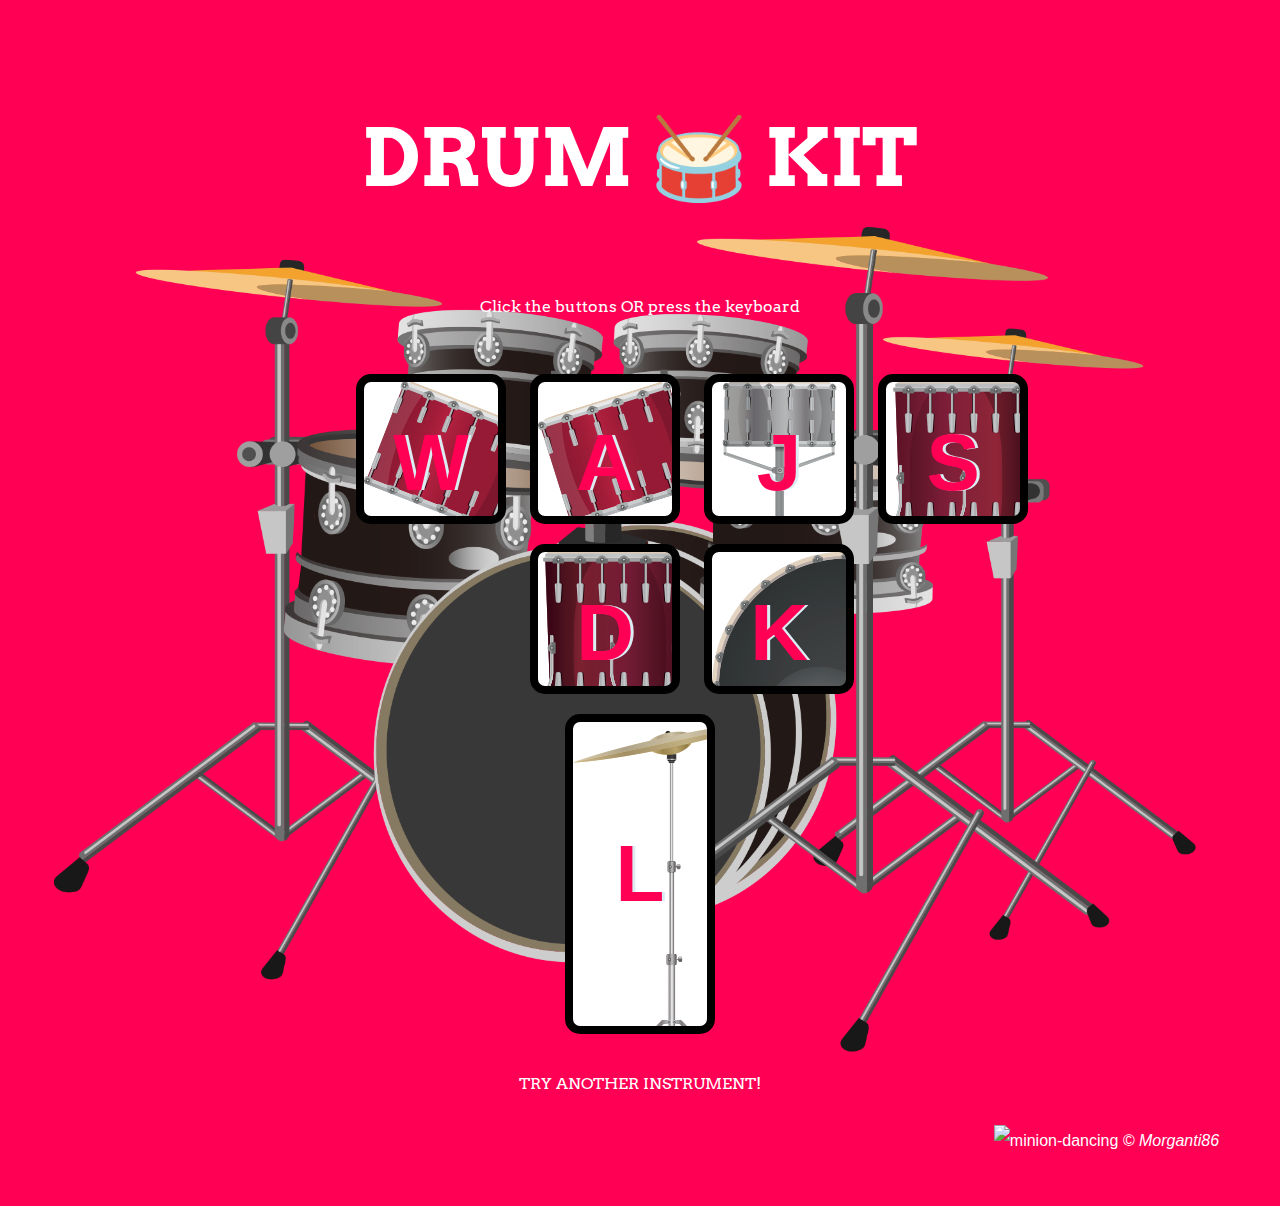
==== DrumKit/index.html @ c9dbd96c "Initial commit" ====
<!DOCTYPE html>
<html lang="en" dir="ltr">

<head>
  <meta charset="utf-8">
  <title>Drum Kit</title>
  <!--bootstrap-->
  <link href="https://cdn.jsdelivr.net/npm/bootstrap@5.2.3/dist/css/bootstrap.min.css" rel="stylesheet"
    integrity="sha384-rbsA2VBKQhggwzxH7pPCaAqO46MgnOM80zW1RWuH61DGLwZJEdK2Kadq2F9CUG65" crossorigin="anonymous">
  <!--bootstrap js -->
  <script src="https://cdn.jsdelivr.net/npm/bootstrap@5.2.3/dist/js/bootstrap.bundle.min.js"
    integrity="sha384-kenU1KFdBIe4zVF0s0G1M5b4hcpxyD9F7jL+jjXkk+Q2h455rYXK/7HAuoJl+0I4"
    crossorigin="anonymous"></script>
  <!--fuentes-->
  <link href="https://fonts.googleapis.com/css?family=Arvo" rel="stylesheet">
  <!--css-->
  <link rel="stylesheet" href="styles.css">
  <link rel="icon" href="../favicon.ico">
  
</head>

<body>

  <h1 id="title">DRUM 🥁 KIT</h1>
  <p>Click the buttons OR press the keyboard</p>
  <div class="container-fluid">
    <div class="row">
      <div class="col-9 pad">
        <button class="w drum">W</button>
        <button class="a drum">A</button>
        <button class="j drum">J</button>
        <button class="s drum">S</button>
        <button class="d drum">D</button>
        <button class="k drum">K</button>
      </div>
      <div class="col-3 d-flex">
        <button class="l drum lg">L</button>
      </div>
    </div>
  </div>
  <div class="row-12 justify-content-center">
    <a class="btn btn-dark btn-lg" href="../index.html" role="button">TRY ANOTHER INSTRUMENT!</a>
  </div>

  <script src="index.js"></script>
  <footer>
    <div class="container-fluid">
      <div>
        <img
          src="https://media.giphy.com/media/WLohQRn2Iqp9WOBPT2/giphy-downsized.gif" width="300" height="300"
          alt="minion-dancing">
        <i>© Morganti86</i>
      </div>
    </div>
  </footer>
</body>

</html>
---- DrumKit/styles.css ----
body {
  /* background-color: #5050b9; */
  background-color: #ff0055;
  background-image: url(images/drum-background.png);
  background-size: cover;
  color: white;
  font-family: 'Arvo', cursive;
  font-weight: 400;
  line-height: 2;
  padding: 1rem;
  text-align: center;
}

h1 {
  font-size: 5rem;
  text-shadow: 3px 0 #ff0055;
}

footer {
  font-family: sans-serif;
  text-align: right;
}

.w {
  background-image: url(images/tom1.png);
}

.a {
  background-image: url(images/tom2.png);
}

.s {
  background-image: url(images/tom3.png);
}

.d {
  background-image: url(images/tom4.png);
}

.j {
  background-image: url(images/snare.png);
}

.k {
  background-image: url(images/kick.png);
}

.l {
  background-image: url(images/crash.png);
}


/* buttons */
.container-fluid {
  padding: 2% 3%;
}

.pad {
  padding-left: 20%;
}

.set {
  margin: 2%;
}

.pressed {
  box-shadow: 0 3px 4px 0 #DBEDF3;
  opacity: 0.5;
}


.drum {
  outline: none;
  /* border: 8px solid #3f3f3f; */
  border: 8px solid black;
  font-size: 5rem;
  line-height: 2;
  font-weight: 900;
  color: #ff0055;
  text-shadow: 3px 0 #DBEDF3;
  border-radius: 15px;
  display: inline-block;
  width: 150px;
  height: 150px;
  text-align: center;
  margin: 10px;
  background-color: hsl(0, 0%, 100%);
}

.lg {
  width: 150px;
  height: 320px;
}

.col-9 {
  width: 69%;
}

a {
  text-decoration: none;
  color: white;
}

/* media */
@media (max-width: 1230px) {

  .pad {
    padding-left: 15%;
  }

  .drum {
    font-size: 4rem;
    width: 140px;
    height: 140px;
    margin: 4px;
  }
  
  .lg {
    width: 140px;
    height: auto;
  }
}

/* @media (max-width: 892px) { */
  
@media (max-width: 992px) {

  .pad {
    padding-left: 10%;
  }

  .drum {
    font-size: 3rem;
    border: 6px solid black;
    width: 120px;
    height: 120px;
    margin: 3px;
  }
  
  .lg {
    width: 120px;
    height: auto;
  }
}

  @media (max-width: 576px) {

    h1 {
      font-size: 3rem; ;
    }

    .drum {
      font-size: 2rem;
      border: 5px solid black;
      width: 100px;
      height: 100px;
      margin: 1px;
    }
    
    .lg {
      width: 100px;
      height: auto;
    }
}
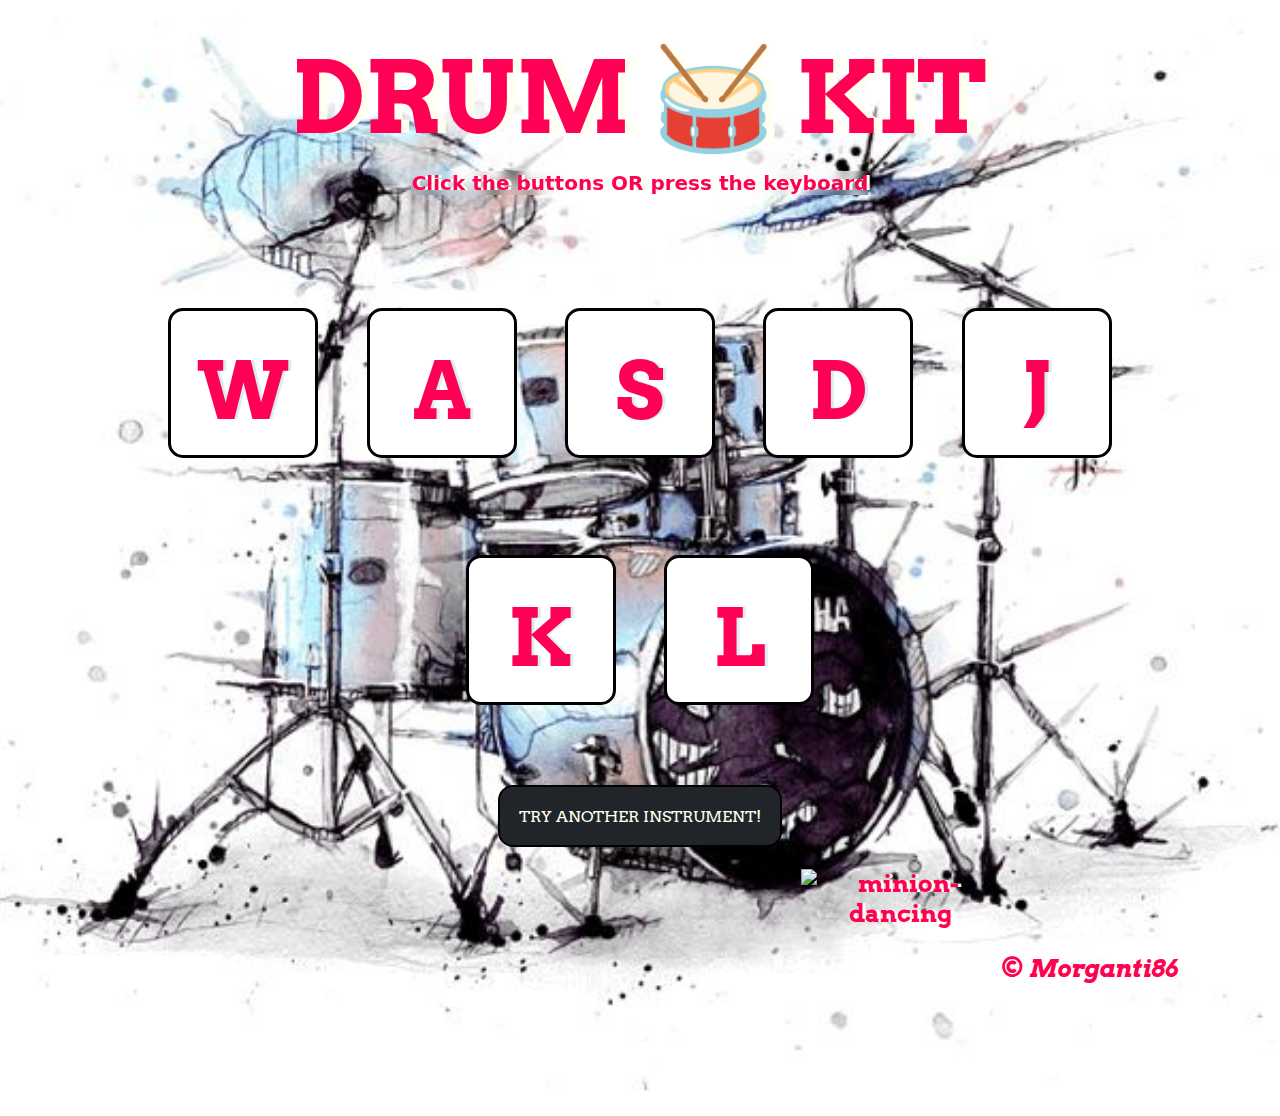
==== commit 9e44ccb7: "redesigned" ====
--- a/DrumKit/index.html
+++ b/DrumKit/index.html
@@ -1,58 +1,47 @@
 <!DOCTYPE html>
 <html lang="en" dir="ltr">
+  <head>
+    <meta charset="utf-8" />
+    <title>Drum Kit</title>
+    <!--fuentes-->
+    <link
+      href="https://fonts.googleapis.com/css?family=Arvo"
+      rel="stylesheet" />
+    <!--css-->
+    <link rel="stylesheet" href="../styles.css" />
+    <link rel="stylesheet" href="styles.css" />
 
-<head>
-  <meta charset="utf-8">
-  <title>Drum Kit</title>
-  <!--bootstrap-->
-  <link href="https://cdn.jsdelivr.net/npm/bootstrap@5.2.3/dist/css/bootstrap.min.css" rel="stylesheet"
-    integrity="sha384-rbsA2VBKQhggwzxH7pPCaAqO46MgnOM80zW1RWuH61DGLwZJEdK2Kadq2F9CUG65" crossorigin="anonymous">
-  <!--bootstrap js -->
-  <script src="https://cdn.jsdelivr.net/npm/bootstrap@5.2.3/dist/js/bootstrap.bundle.min.js"
-    integrity="sha384-kenU1KFdBIe4zVF0s0G1M5b4hcpxyD9F7jL+jjXkk+Q2h455rYXK/7HAuoJl+0I4"
-    crossorigin="anonymous"></script>
-  <!--fuentes-->
-  <link href="https://fonts.googleapis.com/css?family=Arvo" rel="stylesheet">
-  <!--css-->
-  <link rel="stylesheet" href="styles.css">
-  <link rel="icon" href="../favicon.ico">
-  
-</head>
+    <link rel="icon" href="../favicon.ico" />
+  </head>
 
-<body>
-
-  <h1 id="title">DRUM 🥁 KIT</h1>
-  <p>Click the buttons OR press the keyboard</p>
-  <div class="container-fluid">
-    <div class="row">
-      <div class="col-9 pad">
-        <button class="w drum">W</button>
-        <button class="a drum">A</button>
-        <button class="j drum">J</button>
-        <button class="s drum">S</button>
-        <button class="d drum">D</button>
-        <button class="k drum">K</button>
-      </div>
-      <div class="col-3 d-flex">
-        <button class="l drum lg">L</button>
+  <body class="body">
+    <h1 class="title">DRUM 🥁 KIT</h1>
+    <span class="subtitle">Click the buttons OR press the keyboard</span>
+    <div class="container">
+      <div class="column">
+        <button class="w instrument">W</button>
+        <button class="a instrument">A</button>
+        <button class="s instrument">S</button>
+        <button class="d instrument">D</button>
+        <button class="j instrument">J</button>
+        <button class="k instrument">K</button>
+        <button class="l instrument">L</button>
       </div>
     </div>
-  </div>
-  <div class="row-12 justify-content-center">
-    <a class="btn btn-dark btn-lg" href="../index.html" role="button">TRY ANOTHER INSTRUMENT!</a>
-  </div>
+    <div class="column">
+      <a class="button" href="../index.html" role="button"
+        >TRY ANOTHER INSTRUMENT!</a
+      >
+    </div>
 
-  <script src="index.js"></script>
-  <footer>
-    <div class="container-fluid">
-      <div>
-        <img
-          src="https://media.giphy.com/media/WLohQRn2Iqp9WOBPT2/giphy-downsized.gif" width="300" height="300"
-          alt="minion-dancing">
-        <i>© Morganti86</i>
-      </div>
-    </div>
-  </footer>
-</body>
-
-</html>+    <footer class="footer">
+      <img
+        src="https://media.giphy.com/media/WLohQRn2Iqp9WOBPT2/giphy-downsized.gif"
+        width="300"
+        height="300"
+        alt="minion-dancing" />
+      <i>© Morganti86</i>
+    </footer>
+    <script src="index.js"></script>
+  </body>
+</html>
--- a/styles.css
+++ b/styles.css
@@ -0,0 +1,244 @@
+* {
+  box-sizing: border-box;
+  padding: 0;
+  margin: 0;
+}
+
+body {
+  background-image: url("./images/music.jpg");
+  background-size: cover;
+  background-repeat: no-repeat;
+  background-position: center;
+  /* min-height: 100vh; */
+}
+
+a {
+  text-decoration: none;
+  color: ivory;
+}
+
+.body {
+  color: #ff0055;
+  padding: 1rem;
+  text-align: center;
+  font-family: "Arvo", cursive;
+  margin: 0;
+  padding: 2% 8%;
+}
+
+.title {
+  font-size: 100px;
+  text-shadow: 0.5rem 0 ivory;
+  margin: 1% 0;
+}
+
+.subtitle {
+  font-size: 20px;
+  font-weight: 900;
+  text-shadow: 3px 0 ivory;
+  backdrop-filter: blur(5px);
+  font-family: system-ui, -apple-system, BlinkMacSystemFont, "Segoe UI", Roboto,
+    Oxygen, Ubuntu, Cantarell, "Open Sans", "Helvetica Neue", sans-serif;
+  margin-bottom: 1% 0;
+}
+
+.container {
+  display: flex;
+  flex-wrap: wrap;
+  justify-content: center;
+  margin: 6% 0 3%;
+  align-items: center;
+}
+
+.kit {
+  border: 3px solid black;
+  border-radius: 15px;
+  margin: 2%;
+  background-color: transparent;
+  backdrop-filter: blur(1px);
+  overflow: hidden;
+  width: 300px;
+  height: 300px;
+}
+
+.kit img:hover {
+  transform: scale(1.3);
+  transition: transform 1s ease-out;
+}
+
+img {
+  width: 300px;
+  height: 300px;
+}
+
+.set {
+  margin: 2%;
+}
+
+button {
+  cursor: pointer;
+}
+
+.pressed {
+  box-shadow: 0 3px 4px 0 #dbedf3;
+  opacity: 0.5;
+}
+/* 
+.guitar {
+  outline: none;
+  border: 8px solid black;
+  font-size: 5rem;
+  font-family: "Arvo", cursive;
+  line-height: 2;
+  font-weight: 900;
+  color: #ff0055;
+  text-shadow: 3px 0 #dbedf3;
+  border-radius: 15px;
+  display: inline-block;
+  width: 150px;
+  height: 150px;
+  text-align: center;
+  margin: 10px;
+  background-color: hsl(0, 0%, 100%);
+}
+
+.keyboard {
+  outline: none;
+  border: 8px solid black;
+  font-size: 5rem;
+  font-family: "Arvo", cursive;
+  line-height: 2;
+  font-weight: 900;
+  color: #ff0055;
+  text-shadow: 3px 0 #dbedf3;
+  border-radius: 15px;
+  display: inline-block;
+  width: 150px;
+  height: 150px;
+  text-align: center;
+  margin: 10px;
+  background-color: hsl(0, 0%, 100%);
+}
+
+.drum {
+  outline: none;
+  border: 8px solid black;
+  font-size: 5rem;
+  line-height: 2;
+  font-weight: 900;
+  color: #ff0055;
+  text-shadow: 3px 0 #dbedf3;
+  border-radius: 15px;
+  display: inline-block;
+  width: 150px;
+  height: 150px;
+  text-align: center;
+  margin: 10px;
+  background-color: hsl(0, 0%, 100%);
+} */
+
+.instrument {
+  outline: none;
+  font-family: "Arvo", cursive;
+  border: 3px solid black;
+  font-size: 5rem;
+  line-height: 2;
+  font-weight: 900;
+  color: #ff0055;
+  text-shadow: 3px 0 #dbedf3;
+  border-radius: 15px;
+  width: 150px;
+  height: 150px;
+  text-align: center;
+  margin: 5% 0;
+  background-color: hsl(0, 0%, 100%);
+}
+
+/* .lg {
+  width: 150px;
+  height: 320px;
+}
+
+.col-9 {
+  width: 69%;
+}
+
+.pad {
+  padding-left: 20%;
+} */
+
+.footer {
+  display: flex;
+  justify-content: right;
+  align-items: center;
+  font-size: 1.5rem;
+  font-weight: 900;
+  text-shadow: 3px 0 ivory;
+  margin: 2% 0;
+}
+
+.footer img {
+  width: 200px;
+  height: 200px;
+}
+
+.column {
+  margin: 0 5%;
+  justify-content: center;
+  display: flex;
+  flex-wrap: wrap;
+  gap: 5%;
+}
+
+.button {
+  background-color: #212529;
+  padding: 2%;
+  border-radius: 15px;
+  border: solid 2px black;
+}
+
+@media (max-width: 992px) {
+  .kit {
+    width: 380px;
+    height: 380px;
+  }
+
+  img {
+    width: 380px;
+    height: 380px;
+  }
+
+  .subtitle {
+    font-size: 23px;
+  }
+
+  .instrument {
+    width: 250px;
+    height: 250px;
+  }
+}
+
+@media (max-width: 480px) {
+  .kit {
+    width: 500px;
+    height: 500px;
+  }
+
+  img {
+    width: 500px;
+    height: 500px;
+  }
+
+  .subtitle {
+    font-size: 26px;
+  }
+
+  .instrument {
+    width: 300px;
+    height: 300px;
+  }
+
+  .footer {
+    display: block;
+  }
+}
--- a/DrumKit/styles.css
+++ b/DrumKit/styles.css
@@ -1,27 +1,11 @@
 body {
-  /* background-color: #5050b9; */
-  background-color: #ff0055;
-  background-image: url(images/drum-background.png);
+  background-image: url("./images/drum-background.jpg");
   background-size: cover;
-  color: white;
-  font-family: 'Arvo', cursive;
-  font-weight: 400;
-  line-height: 2;
-  padding: 1rem;
-  text-align: center;
+  background-repeat: no-repeat;
+  background-position: center;
 }
 
-h1 {
-  font-size: 5rem;
-  text-shadow: 3px 0 #ff0055;
-}
-
-footer {
-  font-family: sans-serif;
-  text-align: right;
-}
-
-.w {
+/* .w {
   background-image: url(images/tom1.png);
 }
 
@@ -47,63 +31,10 @@
 
 .l {
   background-image: url(images/crash.png);
-}
-
-
-/* buttons */
-.container-fluid {
-  padding: 2% 3%;
-}
-
-.pad {
-  padding-left: 20%;
-}
-
-.set {
-  margin: 2%;
-}
-
-.pressed {
-  box-shadow: 0 3px 4px 0 #DBEDF3;
-  opacity: 0.5;
-}
-
-
-.drum {
-  outline: none;
-  /* border: 8px solid #3f3f3f; */
-  border: 8px solid black;
-  font-size: 5rem;
-  line-height: 2;
-  font-weight: 900;
-  color: #ff0055;
-  text-shadow: 3px 0 #DBEDF3;
-  border-radius: 15px;
-  display: inline-block;
-  width: 150px;
-  height: 150px;
-  text-align: center;
-  margin: 10px;
-  background-color: hsl(0, 0%, 100%);
-}
-
-.lg {
-  width: 150px;
-  height: 320px;
-}
-
-.col-9 {
-  width: 69%;
-}
-
-a {
-  text-decoration: none;
-  color: white;
-}
+} */
 
 /* media */
-@media (max-width: 1230px) {
-
+/* @media (max-width: 1230px) {
   .pad {
     padding-left: 15%;
   }
@@ -114,17 +45,15 @@
     height: 140px;
     margin: 4px;
   }
-  
+
   .lg {
     width: 140px;
     height: auto;
   }
 }
 
-/* @media (max-width: 892px) { */
-  
+
 @media (max-width: 992px) {
-
   .pad {
     padding-left: 10%;
   }
@@ -136,29 +65,28 @@
     height: 120px;
     margin: 3px;
   }
-  
+
   .lg {
     width: 120px;
     height: auto;
   }
 }
 
-  @media (max-width: 576px) {
+@media (max-width: 576px) {
+  h1 {
+    font-size: 3rem;
+  }
 
-    h1 {
-      font-size: 3rem; ;
-    }
+  .drum {
+    font-size: 2rem;
+    border: 5px solid black;
+    width: 100px;
+    height: 100px;
+    margin: 1px;
+  }
 
-    .drum {
-      font-size: 2rem;
-      border: 5px solid black;
-      width: 100px;
-      height: 100px;
-      margin: 1px;
-    }
-    
-    .lg {
-      width: 100px;
-      height: auto;
-    }
-}+  .lg {
+    width: 100px;
+    height: auto;
+  }
+} */
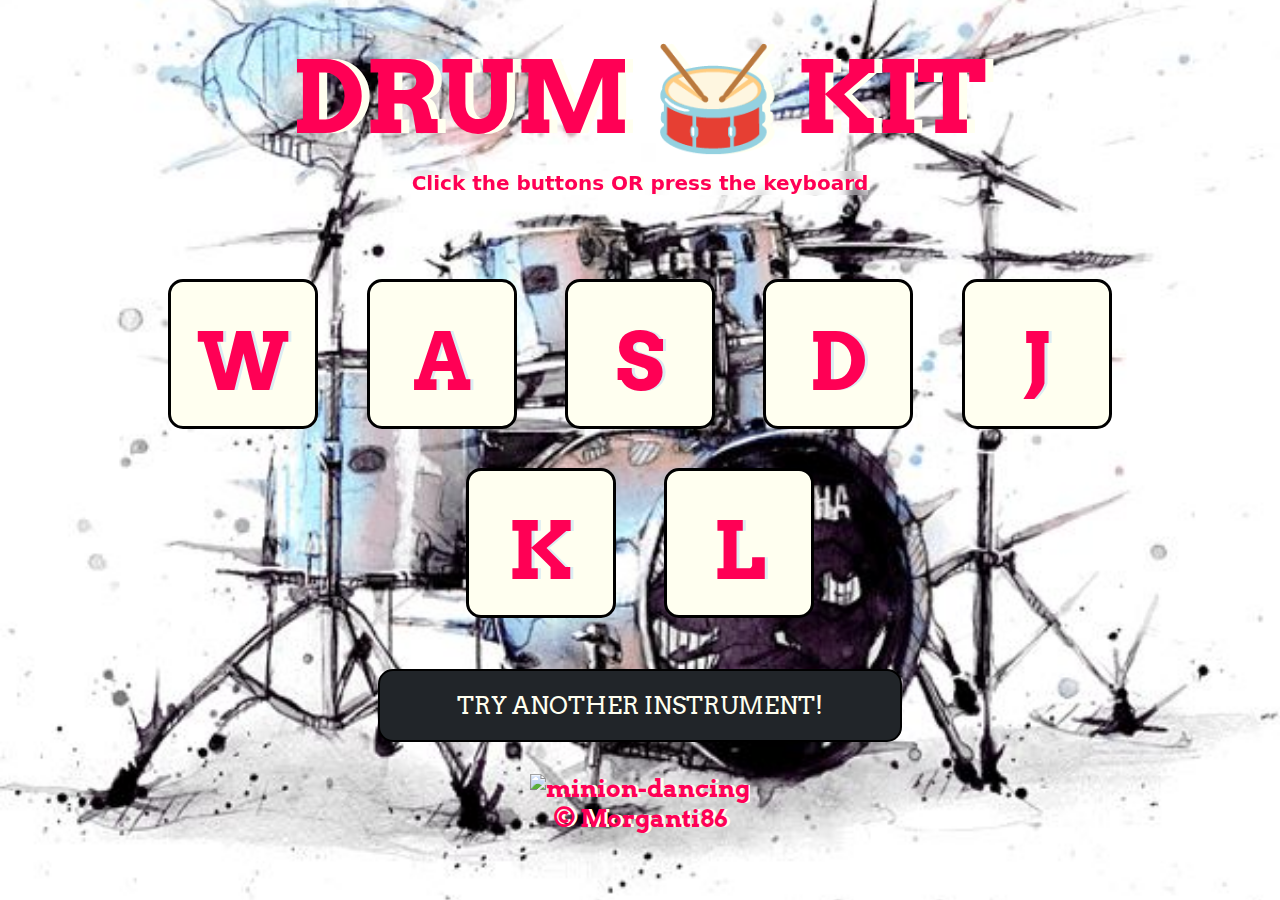
==== commit ca3b72de: "delete bkps" ====
--- a/DrumKit/index.html
+++ b/DrumKit/index.html
@@ -2,6 +2,7 @@
 <html lang="en" dir="ltr">
   <head>
     <meta charset="utf-8" />
+    <meta name="viewport" content="width=device-width, initial-scale=1.0" />
     <title>Drum Kit</title>
     <!--fuentes-->
     <link
@@ -10,7 +11,6 @@
     <!--css-->
     <link rel="stylesheet" href="../styles.css" />
     <link rel="stylesheet" href="styles.css" />
-
     <link rel="icon" href="../favicon.ico" />
   </head>
 
@@ -18,7 +18,7 @@
     <h1 class="title">DRUM 🥁 KIT</h1>
     <span class="subtitle">Click the buttons OR press the keyboard</span>
     <div class="container">
-      <div class="column">
+      <div class="button-container">
         <button class="w instrument">W</button>
         <button class="a instrument">A</button>
         <button class="s instrument">S</button>
@@ -28,7 +28,7 @@
         <button class="l instrument">L</button>
       </div>
     </div>
-    <div class="column">
+    <div class="button-container">
       <a class="button" href="../index.html" role="button"
         >TRY ANOTHER INSTRUMENT!</a
       >
@@ -37,10 +37,8 @@
     <footer class="footer">
       <img
         src="https://media.giphy.com/media/WLohQRn2Iqp9WOBPT2/giphy-downsized.gif"
-        width="300"
-        height="300"
         alt="minion-dancing" />
-      <i>© Morganti86</i>
+      <div>© Morganti86</div>
     </footer>
     <script src="index.js"></script>
   </body>
--- a/styles.css
+++ b/styles.css
@@ -62,7 +62,7 @@
 }
 
 .kit img:hover {
-  transform: scale(1.3);
+  transform: scale(1.2);
   transition: transform 1s ease-out;
 }
 
@@ -71,8 +71,20 @@
   height: 300px;
 }
 
-.set {
-  margin: 2%;
+.button-container {
+  margin: 0 5%;
+  justify-content: center;
+  display: flex;
+  flex-wrap: wrap;
+  gap: 5%;
+}
+
+.button {
+  font-size: 1.5rem;
+  background-color: #212529;
+  padding: 2% 8%;
+  border-radius: 15px;
+  border: solid 2px black;
 }
 
 button {
@@ -83,62 +95,8 @@
   box-shadow: 0 3px 4px 0 #dbedf3;
   opacity: 0.5;
 }
-/* 
-.guitar {
-  outline: none;
-  border: 8px solid black;
-  font-size: 5rem;
-  font-family: "Arvo", cursive;
-  line-height: 2;
-  font-weight: 900;
-  color: #ff0055;
-  text-shadow: 3px 0 #dbedf3;
-  border-radius: 15px;
-  display: inline-block;
-  width: 150px;
-  height: 150px;
-  text-align: center;
-  margin: 10px;
-  background-color: hsl(0, 0%, 100%);
-}
-
-.keyboard {
-  outline: none;
-  border: 8px solid black;
-  font-size: 5rem;
-  font-family: "Arvo", cursive;
-  line-height: 2;
-  font-weight: 900;
-  color: #ff0055;
-  text-shadow: 3px 0 #dbedf3;
-  border-radius: 15px;
-  display: inline-block;
-  width: 150px;
-  height: 150px;
-  text-align: center;
-  margin: 10px;
-  background-color: hsl(0, 0%, 100%);
-}
-
-.drum {
-  outline: none;
-  border: 8px solid black;
-  font-size: 5rem;
-  line-height: 2;
-  font-weight: 900;
-  color: #ff0055;
-  text-shadow: 3px 0 #dbedf3;
-  border-radius: 15px;
-  display: inline-block;
-  width: 150px;
-  height: 150px;
-  text-align: center;
-  margin: 10px;
-  background-color: hsl(0, 0%, 100%);
-} */
 
 .instrument {
-  outline: none;
   font-family: "Arvo", cursive;
   border: 3px solid black;
   font-size: 5rem;
@@ -150,31 +108,16 @@
   width: 150px;
   height: 150px;
   text-align: center;
-  margin: 5% 0;
-  background-color: hsl(0, 0%, 100%);
+  margin: 2% 0;
+  background-color: ivory;
 }
 
-/* .lg {
-  width: 150px;
-  height: 320px;
-}
-
-.col-9 {
-  width: 69%;
-}
-
-.pad {
-  padding-left: 20%;
-} */
-
 .footer {
-  display: flex;
-  justify-content: right;
   align-items: center;
   font-size: 1.5rem;
   font-weight: 900;
   text-shadow: 3px 0 ivory;
-  margin: 2% 0;
+  margin: 3% 0;
 }
 
 .footer img {
@@ -182,25 +125,10 @@
   height: 200px;
 }
 
-.column {
-  margin: 0 5%;
-  justify-content: center;
-  display: flex;
-  flex-wrap: wrap;
-  gap: 5%;
-}
-
-.button {
-  background-color: #212529;
-  padding: 2%;
-  border-radius: 15px;
-  border: solid 2px black;
-}
-
-@media (max-width: 992px) {
+/* @media (max-width: 992px) {
   .kit {
-    width: 380px;
-    height: 380px;
+    width: 200px;
+    height: 200px;
   }
 
   img {
@@ -213,32 +141,48 @@
   }
 
   .instrument {
-    width: 250px;
-    height: 250px;
+    width: 200px;
+    height: 200px;
+    margin: 3% 0;
   }
-}
+} */
 
 @media (max-width: 480px) {
+  .title {
+    font-size: 50px;
+  }
+
+  .subtitle {
+    font-size: 20px;
+  }
+
   .kit {
-    width: 500px;
-    height: 500px;
+    width: 200px;
+    height: 200px;
   }
 
   img {
-    width: 500px;
-    height: 500px;
-  }
-
-  .subtitle {
-    font-size: 26px;
+    width: 200px;
+    height: 200px;
   }
 
   .instrument {
-    width: 300px;
-    height: 300px;
+    font-size: 3rem;
+    width: 100px;
+    height: 100px;
+    margin: 5% 0;
+  }
+
+  .button {
+    font-size: 1rem;
   }
 
   .footer {
-    display: block;
+    font-size: 1rem;
+  }
+
+  .footer img {
+    width: 100px;
+    height: 100px;
   }
 }
--- a/DrumKit/styles.css
+++ b/DrumKit/styles.css
@@ -33,60 +33,3 @@
   background-image: url(images/crash.png);
 } */
 
-/* media */
-/* @media (max-width: 1230px) {
-  .pad {
-    padding-left: 15%;
-  }
-
-  .drum {
-    font-size: 4rem;
-    width: 140px;
-    height: 140px;
-    margin: 4px;
-  }
-
-  .lg {
-    width: 140px;
-    height: auto;
-  }
-}
-
-
-@media (max-width: 992px) {
-  .pad {
-    padding-left: 10%;
-  }
-
-  .drum {
-    font-size: 3rem;
-    border: 6px solid black;
-    width: 120px;
-    height: 120px;
-    margin: 3px;
-  }
-
-  .lg {
-    width: 120px;
-    height: auto;
-  }
-}
-
-@media (max-width: 576px) {
-  h1 {
-    font-size: 3rem;
-  }
-
-  .drum {
-    font-size: 2rem;
-    border: 5px solid black;
-    width: 100px;
-    height: 100px;
-    margin: 1px;
-  }
-
-  .lg {
-    width: 100px;
-    height: auto;
-  }
-} */
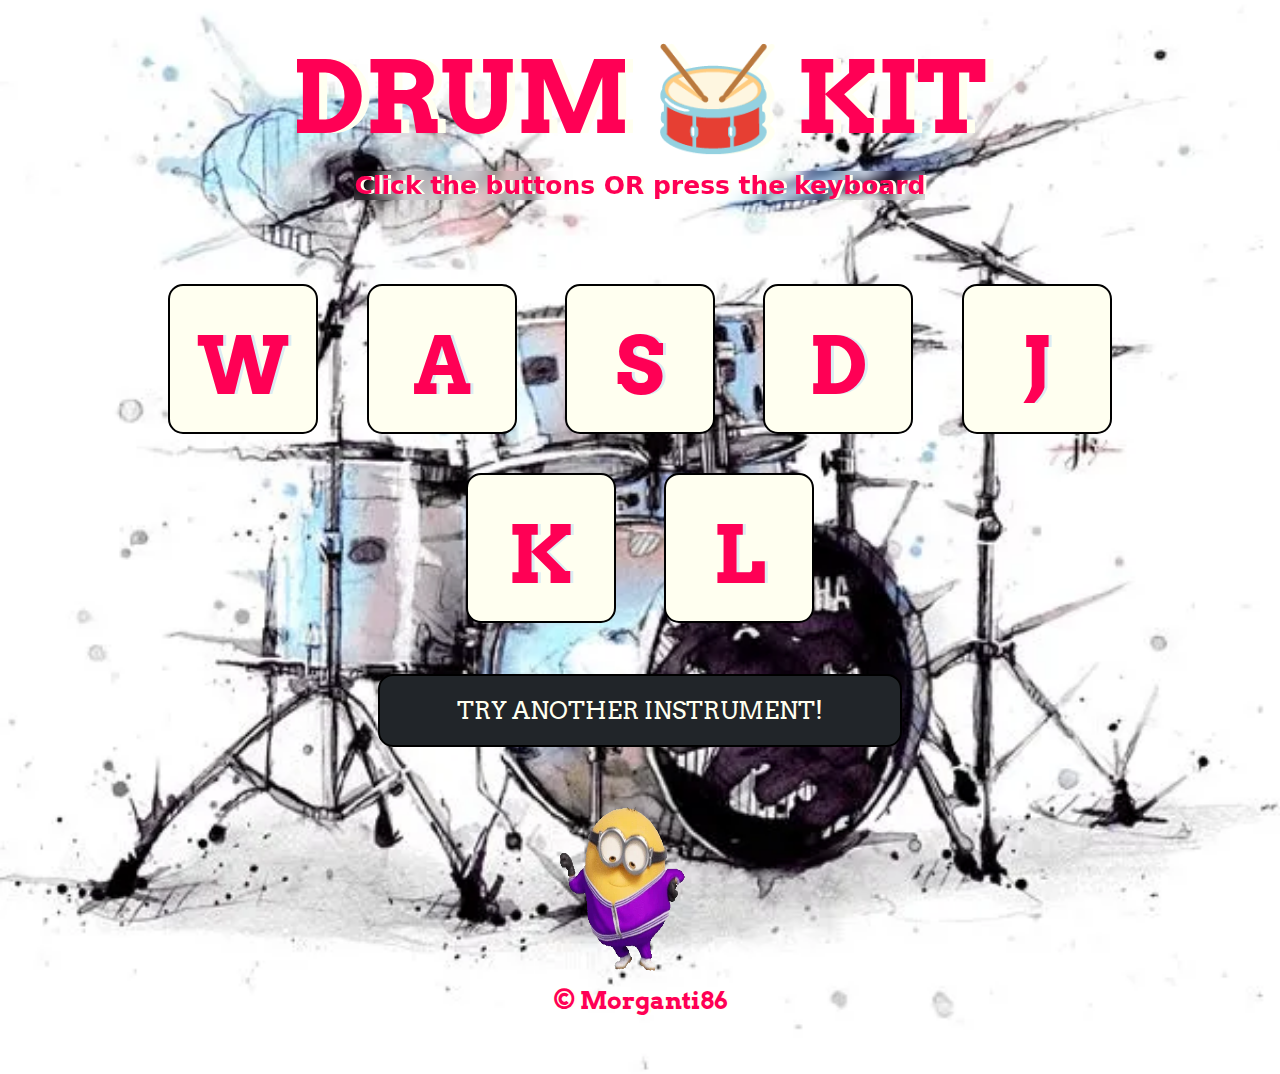
==== commit 33384b13: "next-gen images" ====
--- a/DrumKit/index.html
+++ b/DrumKit/index.html
@@ -36,7 +36,7 @@
 
     <footer class="footer">
       <img
-        src="https://media.giphy.com/media/WLohQRn2Iqp9WOBPT2/giphy-downsized.gif"
+        src="./images/minion-violet.webp"
         alt="minion-dancing" />
       <div>© Morganti86</div>
     </footer>
--- a/styles.css
+++ b/styles.css
@@ -5,7 +5,7 @@
 }
 
 body {
-  background-image: url("./images/music.jpg");
+  background-image: url("./images/music.webp");
   background-size: cover;
   background-repeat: no-repeat;
   background-position: center;
@@ -33,7 +33,7 @@
 }
 
 .subtitle {
-  font-size: 20px;
+  font-size: 25px;
   font-weight: 900;
   text-shadow: 3px 0 ivory;
   backdrop-filter: blur(5px);
@@ -51,7 +51,7 @@
 }
 
 .kit {
-  border: 3px solid black;
+  border: 2px solid black;
   border-radius: 15px;
   margin: 2%;
   background-color: transparent;
@@ -98,7 +98,7 @@
 
 .instrument {
   font-family: "Arvo", cursive;
-  border: 3px solid black;
+  border: 2px solid black;
   font-size: 5rem;
   line-height: 2;
   font-weight: 900;
@@ -125,29 +125,7 @@
   height: 200px;
 }
 
-/* @media (max-width: 992px) {
-  .kit {
-    width: 200px;
-    height: 200px;
-  }
-
-  img {
-    width: 380px;
-    height: 380px;
-  }
-
-  .subtitle {
-    font-size: 23px;
-  }
-
-  .instrument {
-    width: 200px;
-    height: 200px;
-    margin: 3% 0;
-  }
-} */
-
-@media (max-width: 480px) {
+@media (max-width: 500px) {
   .title {
     font-size: 50px;
   }
--- a/DrumKit/styles.css
+++ b/DrumKit/styles.css
@@ -1,5 +1,5 @@
 body {
-  background-image: url("./images/drum-background.jpg");
+  background-image: url("./images/drum-background.webp");
   background-size: cover;
   background-repeat: no-repeat;
   background-position: center;
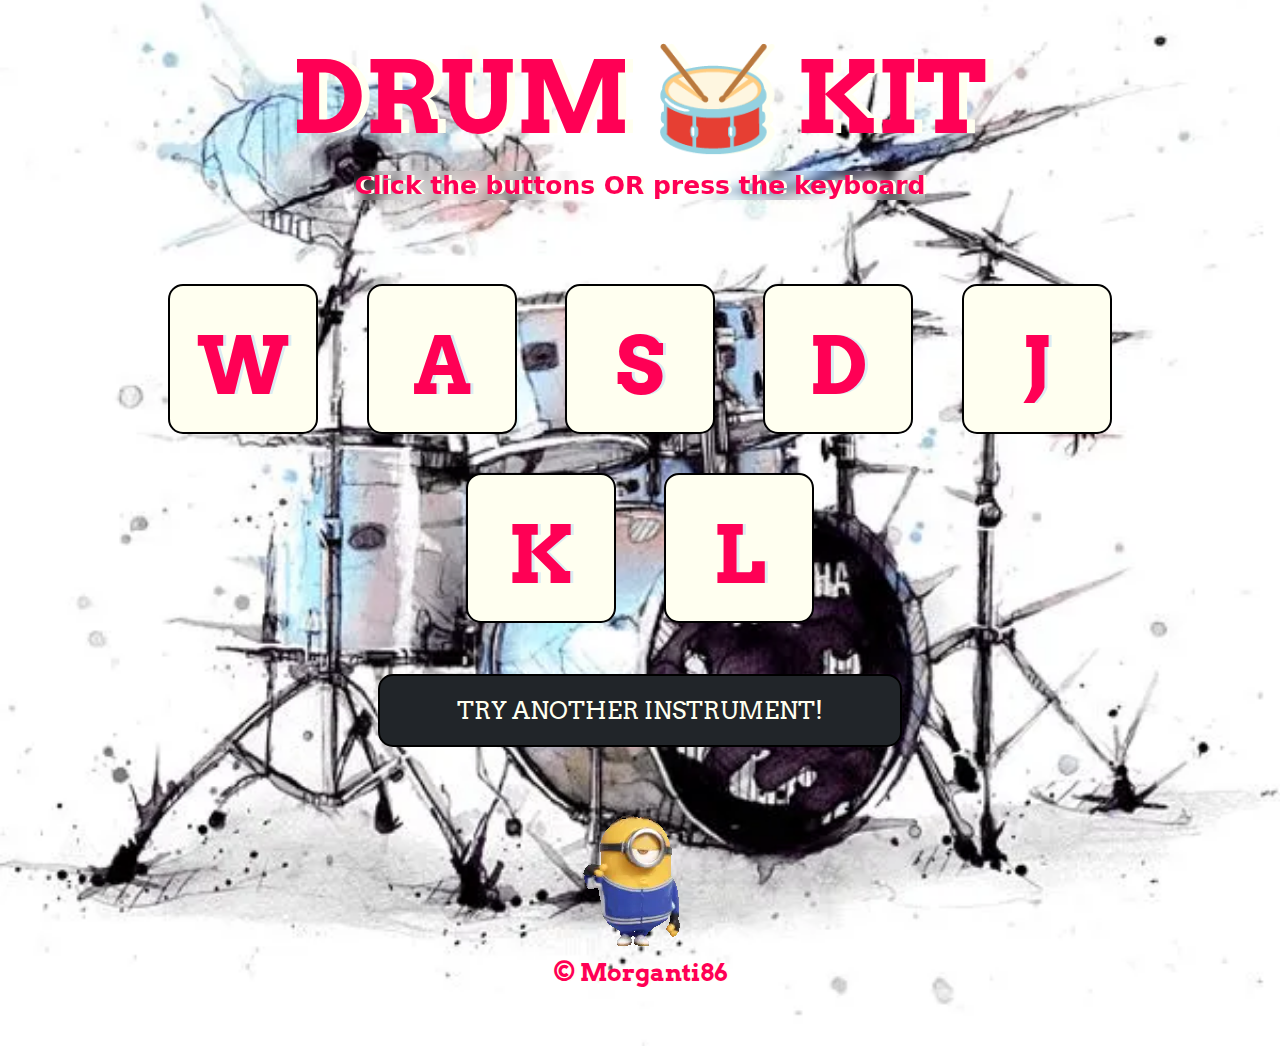
==== commit fa007ce3: "properly size images" ====
--- a/DrumKit/index.html
+++ b/DrumKit/index.html
@@ -36,7 +36,7 @@
 
     <footer class="footer">
       <img
-        src="./images/minion-violet.webp"
+        src="./images/minion-blue.webp"
         alt="minion-dancing" />
       <div>© Morganti86</div>
     </footer>
--- a/styles.css
+++ b/styles.css
@@ -122,7 +122,7 @@
 
 .footer img {
   width: 200px;
-  height: 200px;
+  height: auto;
 }
 
 @media (max-width: 500px) {
@@ -161,6 +161,6 @@
 
   .footer img {
     width: 100px;
-    height: 100px;
+    height: auto;
   }
 }
